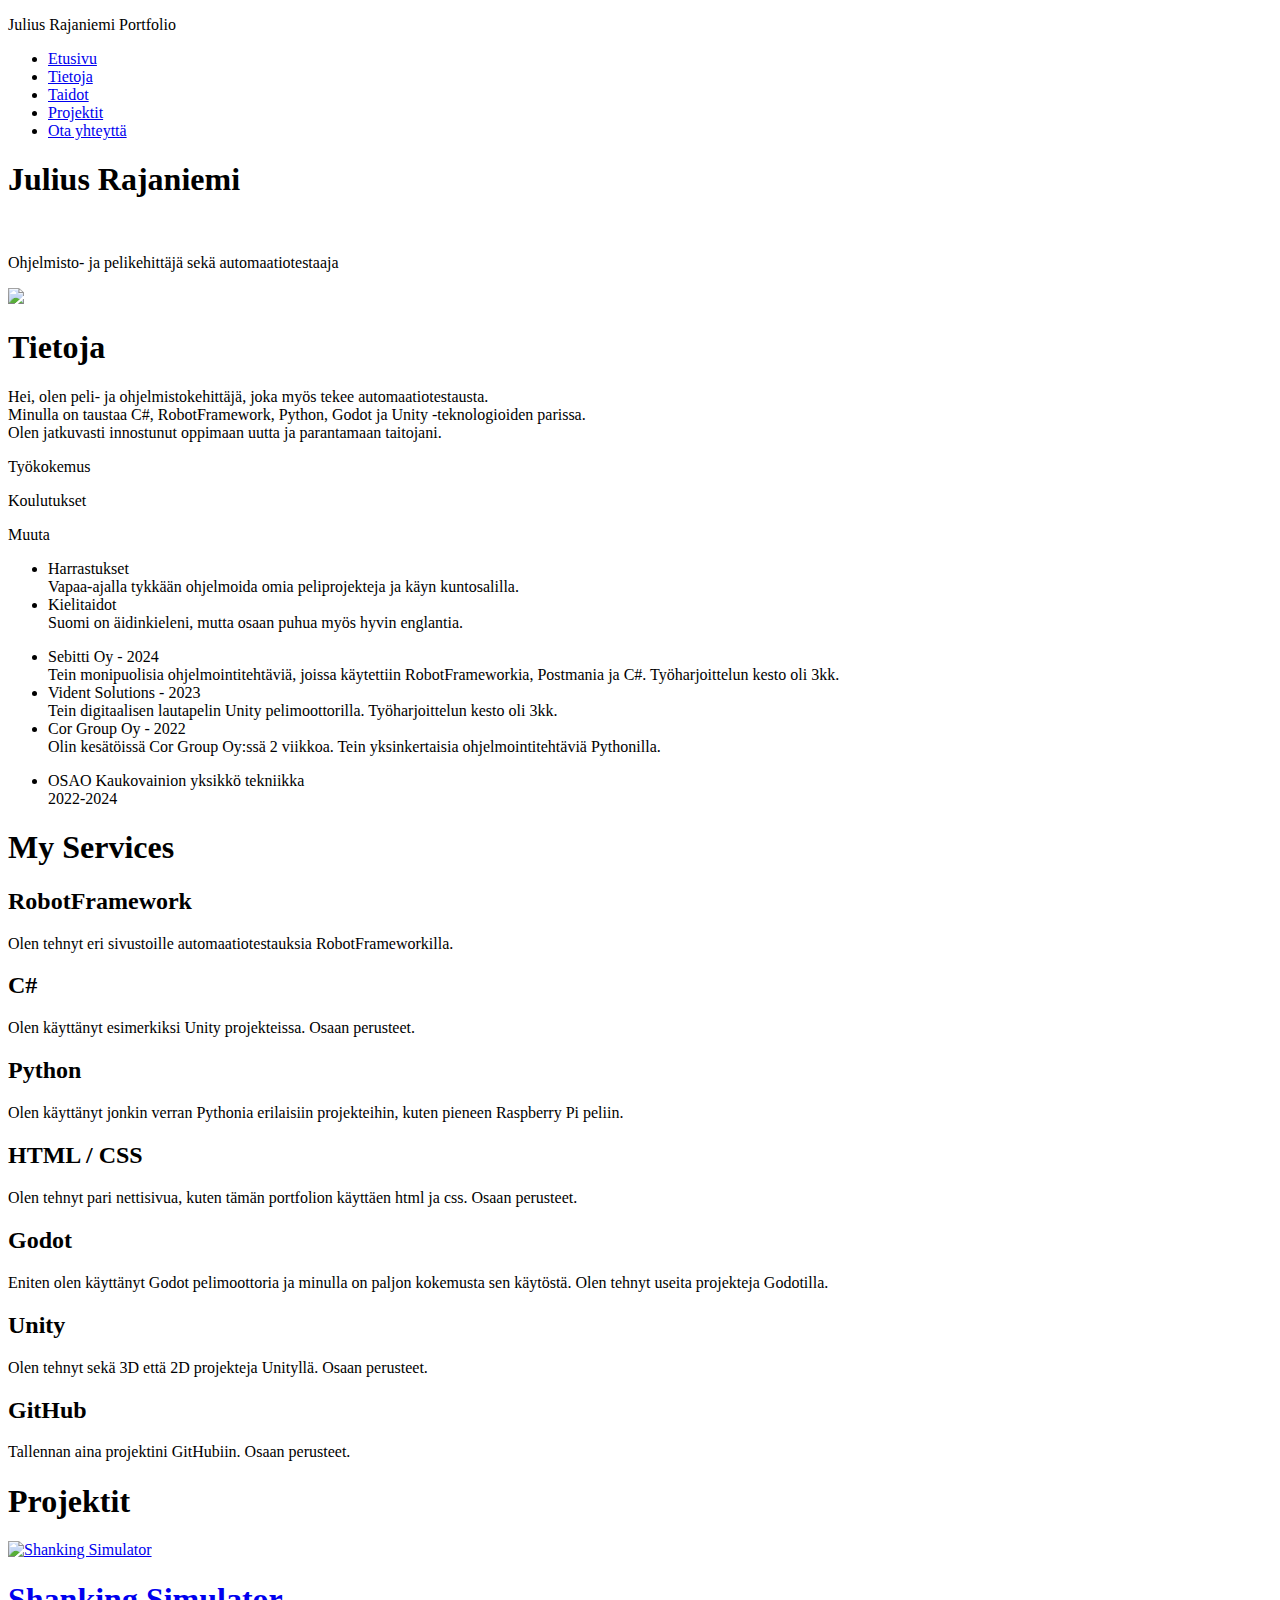
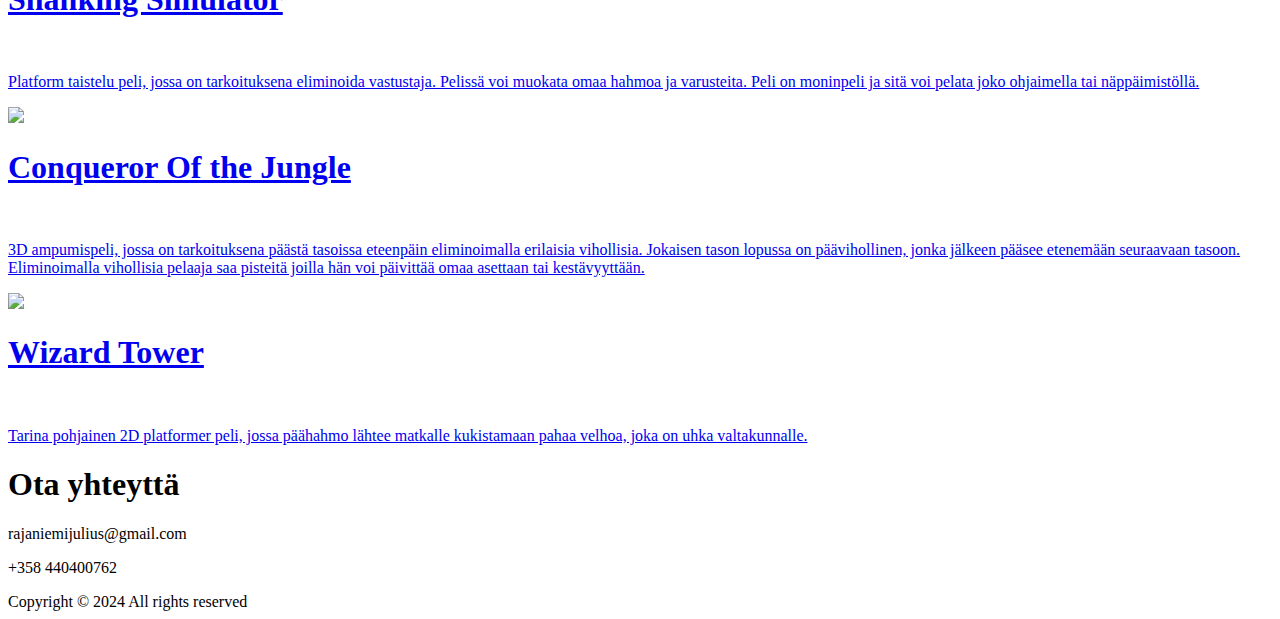
==== index.html @ 3c62d40b "Add files via upload" ====
<!DOCTYPE html>
<html land="en">
<head>
    <meta charset="UTF-8">
    <meta http-equiv="X-UA-Compatible" content="IE=edge">
    <meta name="viewport" content="width=device-width, intial-scale=1.0">
    <title>Personal Portfolio - Julius Rajaniemi</title>
    <link rel="stylesheet" href="style.css">
    <script src="https://kit.fontawesome.com/9bb33f1107.js" crossorigin="anonymous"></script>
</head>
<body>
    <div id="header">
       <div>
            <nav id="top-bar"><p class="logo" style="font-family: 'BebasFont';">Julius Rajaniemi Portfolio</p></a>
                <ul id="sidemenu">
                    <li><a href="#header">Etusivu</a></li>
                    <li><a href="#about">Tietoja</a></li>
                    <li><a href="#services">Taidot</a></li>
                    <li><a href="#portfolio">Projektit</a></li>
                    <li><a href="#contact">Ota yhteyttä</a></li>
                    <i class="fa-solid fa-xmark" onclick="closemenu()"></i>
                </ul>
                <i class="fa-solid fa-bars" onclick="openmenu()"></i>
            </nav>
            <div class="container header-text">
                <h1>Julius Rajaniemi</h1>
                <div class="header-description-text">
                <br><p>Ohjelmisto- ja pelikehittäjä sekä automaatiotestaaja
                </div>
            </div>
       </div> 
    </div>

<!-----------About//Tietoja----------->
<div id="about">
    <div class="container">
        <div class="row">
            <div class="about-col-1">
                <img src="images/ai-image-str.png">
            </div>
            <div class="about-col-2">
                <h1 class="sub-title">Tietoja</h1>
                <p>Hei, olen peli- ja ohjelmistokehittäjä, joka myös tekee automaatiotestausta.
                    <br>Minulla on taustaa C#, RobotFramework, Python, Godot ja Unity -teknologioiden parissa.
                    <br>Olen jatkuvasti innostunut oppimaan uutta ja parantamaan taitojani.</p>
                <div class="tab-titles">
                    <p class="tab-links active-link" onclick="opentab('experience')">Työkokemus</p>
                    <p class="tab-links" onclick="opentab('education')">Koulutukset</p>
                    <p class="tab-links" onclick="opentab('skills')">Muuta</p>
                </div>
                <div class="tab-contents" id="skills">
                    <ul>
                        <li><span>Harrastukset</span><br>Vapaa-ajalla tykkään ohjelmoida omia peliprojekteja ja käyn kuntosalilla.</li>
                        <li><span>Kielitaidot</span><br>Suomi on äidinkieleni, mutta osaan puhua myös hyvin englantia.</li>
                    </ul>
                </div>
                <div class="tab-contents active-tab" id="experience">
                    <ul>
                        <li><span>Sebitti Oy - 2024</span><br>Tein monipuolisia ohjelmointitehtäviä, joissa käytettiin RobotFrameworkia, Postmania ja C#. Työharjoittelun kesto oli 3kk.</li>
                        <li><span>Vident Solutions - 2023</span><br>Tein digitaalisen lautapelin Unity pelimoottorilla. Työharjoittelun kesto oli 3kk.</li>
                        <li><span>Cor Group Oy - 2022</span><br>Olin kesätöissä Cor Group Oy:ssä 2 viikkoa. Tein yksinkertaisia ohjelmointitehtäviä Pythonilla.</li>
                    </ul>
                </div>
                <div class="tab-contents" id="education">
                    <ul>
                        <li><span>OSAO Kaukovainion yksikkö tekniikka</span><br> 2022-2024</li>
                    </ul>
                </div>
            </div>
        </div>
    </div>
</div>

<!-----------Skills----------->

<div id="services">
    <div class="container">
        <h1 class="sub-title">My Services</h1>
        <div class="services-list">
            <div>
                <i class="fa-solid fa-robot"></i>
                <h2>RobotFramework</h2>
                <p>Olen tehnyt eri sivustoille automaatiotestauksia RobotFrameworkilla.</p>
            </div>
            <div>
                <i class="fa-solid fa-code"></i>
                <h2>C#</h2>
                <p>Olen käyttänyt esimerkiksi Unity projekteissa. Osaan perusteet.
                </p>
            </div>
            <div>
                <i class="fa-brands fa-python"></i>
                <h2>Python</h2>
                <p>Olen käyttänyt jonkin verran Pythonia erilaisiin projekteihin, kuten pieneen Raspberry Pi peliin.
                </p>
            </div>
            <div>
                <i class="fa-brands fa-html5"></i>
                <h2>HTML / CSS</h2>
                <p>Olen tehnyt pari nettisivua, kuten tämän portfolion käyttäen html ja css. Osaan perusteet.
                </p>
            </div>
        </div>
    </div>
    <div class="container">
        <div class="services-list">
            <div>
                <i class="fa-solid fa-robot"></i>
                <h2>Godot</h2>
                <p>Eniten olen käyttänyt Godot pelimoottoria ja minulla on paljon kokemusta sen käytöstä. Olen tehnyt useita projekteja Godotilla.
                </p>
            </div>
            <div>
                <i class="fa-brands fa-unity"></i>
                <h2>Unity</h2>
                <p>Olen tehnyt sekä 3D että 2D projekteja Unityllä. Osaan perusteet.
                </p>
            </div>
            <div>
                <i class="fa-brands fa-github"></i>
                <h2>GitHub</h2>
                <p>Tallennan aina projektini GitHubiin. Osaan perusteet.
                </p>
            </div>
        </div>
    </div>
</div>

<!-----------Portfolio----------->
<div id="portfolio">
    <div class="container">
        <h1 class="sub-title">Projektit</h1>
        <div class="work-list" >
            <div class="work">
                <a class="portfolio-link" href="shanking-details.html">
                    <img src="images/shankingsimpic.png" alt="Shanking Simulator">
                    <div class="layer">
                        <h1>Shanking Simulator</h1><br>
                        <p>Platform taistelu peli, jossa on tarkoituksena eliminoida vastustaja.
                        Pelissä voi muokata omaa hahmoa ja varusteita. Peli on moninpeli ja sitä voi pelata joko ohjaimella tai näppäimistöllä.</p>
                    </div>
                </a>
            </div>

            <div class="work">
                <a class="portfolio-link" href="coj-details.html">
                    <img src="images/coj-pic.png">
                    <div class="layer">
                        <h1>Conqueror Of the Jungle</h1><br>
                        <p>3D ampumispeli, jossa on tarkoituksena päästä tasoissa eteenpäin eliminoimalla erilaisia vihollisia. Jokaisen tason lopussa on päävihollinen,
                            jonka jälkeen pääsee etenemään seuraavaan tasoon.
                            Eliminoimalla vihollisia pelaaja saa pisteitä joilla hän voi päivittää omaa asettaan tai kestävyyttään.</p>
                    </div>
                </a>
            </div>
            <div class="work">
                <a class="portfolio-link" href="wizard-tower-details.html">
                <img src="images/wizard_project_pic_upscaled.png">
                <div class="layer">
                    <h1>Wizard Tower</h1><br>
                    <p>Tarina pohjainen 2D platformer peli, jossa päähahmo lähtee matkalle kukistamaan pahaa velhoa, joka on uhka valtakunnalle.</p>
                </div>
                </a>
            </div>
        </div>
    </div>
</div>

<!-----------Contact----------->

<div id="contact">
    <div class="container">
        <div class="row">
            <div class="contact-left">
                <h1 class="sub-title">Ota yhteyttä</h1>
                <p><i class="fa-solid fa-paper-plane"></i> rajaniemijulius@gmail.com</p>
                <p><i class="fa-solid fa-square-phone"></i> +358 440400762</p>
            </div>
            <!-- Removed the form section -->
        </div>
    </div>
</div>

<footer class="copyright">Copyright © 2024 All rights reserved</footer>

<!--
<div id="contact">
    <div class="container">
        <div class="row">
            <div class="contact-left">
                <h1 class="sub-title">Ota yhteyttä</h1>
                <p><i class="fa-solid fa-paper-plane"></i>rajaniemijulius@gmail.com</p>
                <p><i class="fa-solid fa-square-phone"></i>+358 440400762</p>
            </div>
            <div class="contact-right">
                <form>
                    <input type="text" name="Name" placeholder="Nimi:" required>
                    <input type="email" name="email" placeholder="Sähköposti:" required>
                    <textarea name="Message" rows="6" placeholder="Viesti:"></textarea>
                    <button type="submit" class="btn btn2">Lähetä</button>
                </form>
            </div>
        </div>
    </div>
    <div class="copyright">
        <p>Copyright © 2024 All rights reserved</p>
    </div>
</div>
-->

<script>

    var tablinks = document.getElementsByClassName("tab-links");
    var tabcontents = document.getElementsByClassName("tab-contents");

    function opentab(tabname){
        for(tablink of tablinks){
            tablink.classList.remove("active-link");
        }
        for(tabcontent of tabcontents){
            tabcontent.classList.remove("active-tab");
        }

        event.currentTarget.classList.add("active-link");
        document.getElementById(tabname).classList.add("active-tab");

    }

</script>

<script>
    var sidemenu = document.getElementById("sidemenu");

    function openmenu(){
        sidemenu.style.right = "0"
    }
    function closemenu(){
        sidemenu.style.right = "-200"
    }
</script>

</body>

</html>
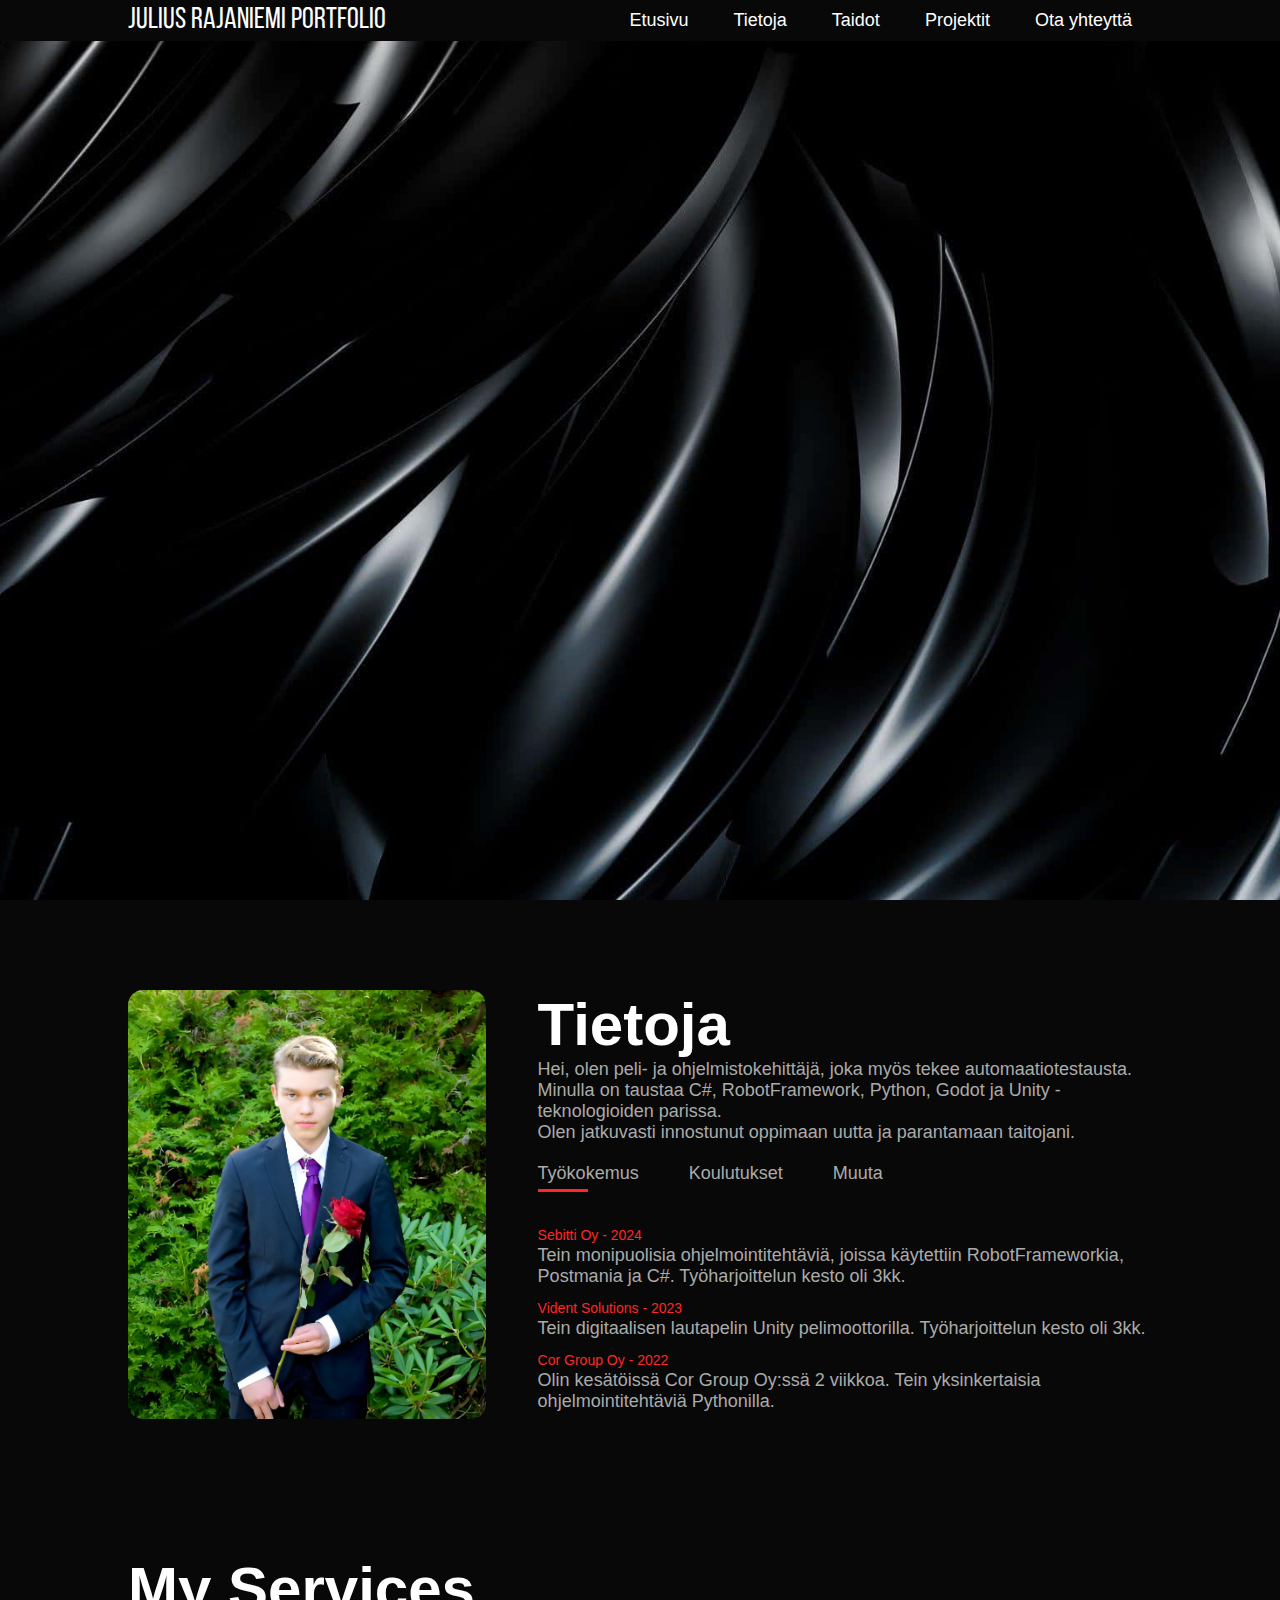
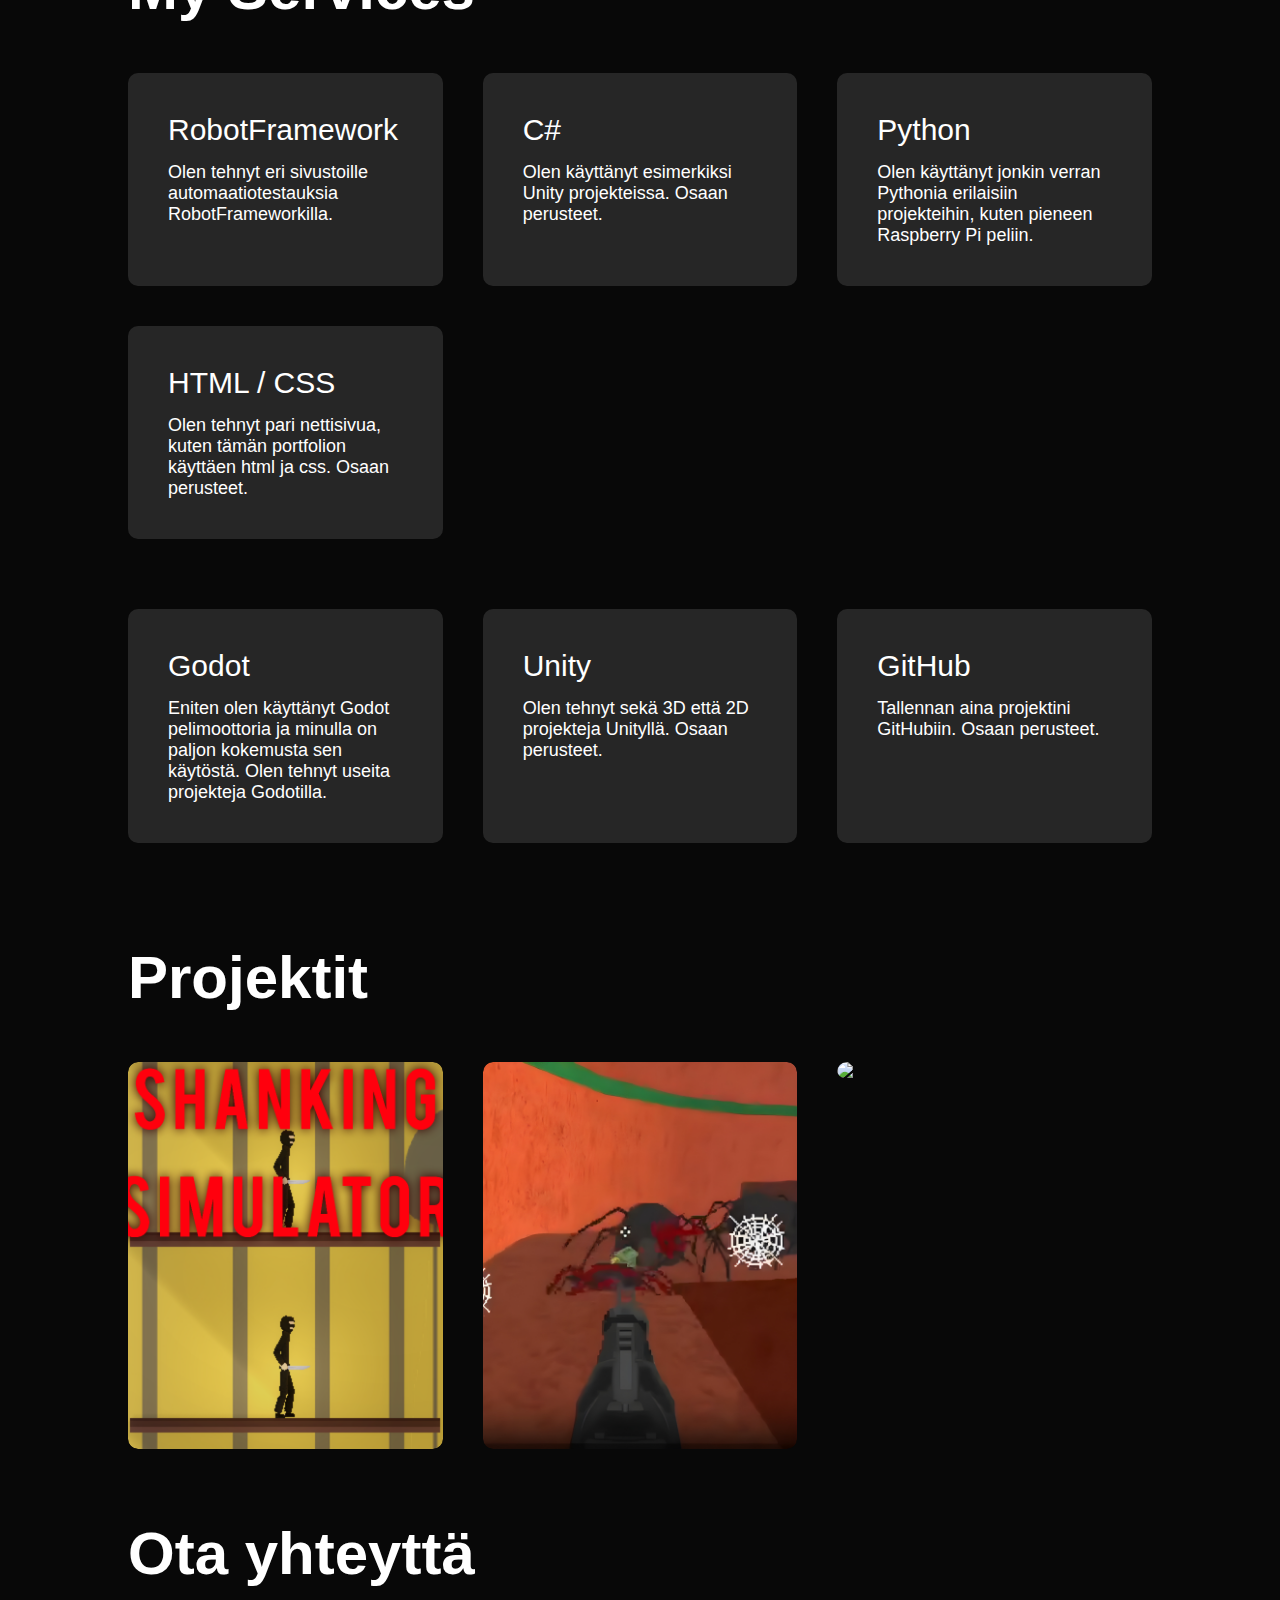
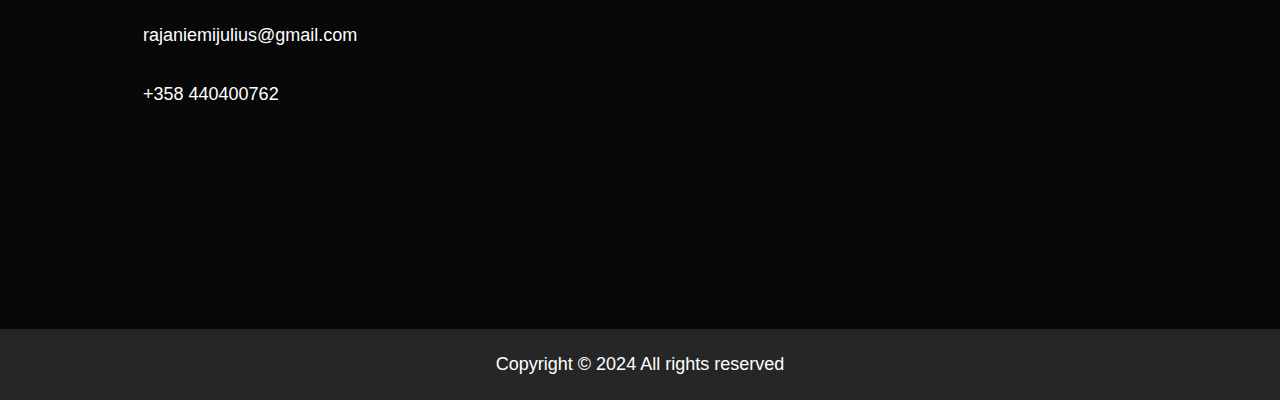
==== commit 2210a5e5: "Update index.html" ====
--- a/index.html
+++ b/index.html
@@ -22,12 +22,6 @@
                 </ul>
                 <i class="fa-solid fa-bars" onclick="openmenu()"></i>
             </nav>
-            <div class="container header-text">
-                <h1>Julius Rajaniemi</h1>
-                <div class="header-description-text">
-                <br><p>Ohjelmisto- ja pelikehittäjä sekä automaatiotestaaja
-                </div>
-            </div>
        </div> 
     </div>
 
@@ -241,4 +235,4 @@
 
 </body>
 
-</html>+</html>
--- a/style.css
+++ b/style.css
@@ -0,0 +1,593 @@
+
+:root {
+    --highlight-color: #ff2626; /* Vibrant, eye-catching green */
+}
+
+
+
+
+@font-face {
+    font-family: 'BebasFont'; /* The name used to reference the font */
+    src: url('fonts/BebasNeueRegular-X34j2.otf') format('truetype'); /* Use 'opentype' for .otf files */
+    font-weight: normal; /* 'normal' or 'bold' */
+    font-style: normal; /* 'normal' or 'italic' */
+}
+
+
+*{
+    margin: 0;
+    padding: 0;
+    font-family: sans-serif;
+    font-size: large;
+    box-sizing: border-box;
+}
+
+html{
+    scroll-behavior: smooth;
+}
+
+body{
+    background: #080808;
+    color: #fff;
+}
+
+#header {
+    width: 100%;
+    height: 100vh;
+    background-image: url(images/1920x1080-black-ivgflkhu7bxomm84.jpg);
+    background-size: cover;
+    background-position: center;
+}
+
+#top-bar{
+    background: #080808;
+}
+
+#top-bar ul{
+    margin-right: 10%;
+}
+
+.header-text {
+    transform: translateX(-100%); /* Start off-screen */
+    opacity: 0;
+    animation: slideIn 2s ease-out forwards; /* Apply the animation */
+}
+
+.header-description-text {
+    transform: translateX(-100%); /* Start off-screen */
+    opacity: 0;
+    animation: slideIn 3s ease-out forwards; /* Apply the animation */
+}
+
+@keyframes slideIn {
+    0% {
+        transform: translateX(-100%);
+        opacity: 0;
+    }
+    100% {
+        transform: translateX(0);
+        opacity: 1;
+    }
+}
+
+.container {
+    padding: 10px 10%;
+}
+
+nav {
+    display: flex;
+    align-items: center;
+    justify-content: space-between;
+    flex-wrap: wrap;
+}
+
+.logo {
+    margin-left: 10%;
+    color: #fff;
+    font-size: 30px;
+}
+
+nav ul li {
+    display: inline-block;
+    list-style: none;
+    margin: 10px 20px;
+}
+
+nav ul li a{
+    color: #fff;
+    text-decoration: none;
+    font-size: 18px;
+    position: relative;
+}
+
+nav ul li a::after{
+    content: '';
+    width: 0;
+    height: 3px;
+    background: var(--highlight-color);
+    position: absolute;
+    left: 0;
+    bottom: -6px;
+    transition: 0.5s;
+}
+
+nav ul li a:hover::after{
+    width: 100%;
+}
+
+.header-text{
+    margin-top: 20%;
+    font-size: 30px;
+}
+
+.header-text h1{
+    margin-top: 20px;
+    font-size: 60px;
+}
+
+.header-text h1 span{
+    color: var(--highlight-color);
+}
+
+/* -----------About----------- */
+
+#about {
+    padding: 80px 0;
+    color: #ababab;
+    transition: background 0.5s, transform 0.5s;
+}
+
+
+#about:hover{
+    transform: translateY(-10px) scale(1.01);
+}
+
+
+.row{
+    display: flex;
+    justify-content: space-between;
+    flex-wrap: wrap;
+}
+
+.about-col-1{
+    flex-basis: 35%;
+}
+
+.about-col-1 img{
+    width: 100%;
+    border-radius: 15px;
+}
+
+.about-col-2{
+    flex-basis: 60%;  
+}
+
+.sub-title{
+    font-size: 60px;
+    font-weight: 600;
+    color: #fff;
+}
+
+.tab-titles {
+    display: flex;
+    margin: 20px 0 40px;
+}
+
+.tab-links {
+    margin-right: 50px;
+    font-size: 18px;
+    font-weight: 500;
+    cursor: pointer;
+    position: relative;
+}
+
+.tab-links::after{
+    content: '';
+    width: 0;
+    height: 3px;
+    background: var(--highlight-color);
+    position: absolute;
+    left: 0;
+    bottom: -8px;
+    transition: 0.5s;
+}
+
+.tab-links.active-link::after{
+    width: 50%;
+
+}
+
+.tab-contents ul li{
+    list-style: none;
+    margin: 10px 0;
+}
+
+.tab-contents ul li span{
+    color: var(--highlight-color);
+    font-size: 14px;
+}
+
+.tab-contents{
+    display: none;
+}
+
+.tab-contents.active-tab{
+    display: block;
+}
+
+
+/* -----------Services----------- */
+
+#services{
+    padding: 30px 0;
+    transition: background 0.5s, transform 0.5s;
+}
+
+
+#services:hover{
+    transform: translateY(-10px) scale(1.01);
+}
+
+.services-list{
+    display: grid;
+    grid-template-columns: repeat(auto-fit, minmax(250px, 1fr));
+    grid-gap: 40px;
+    margin-top: 50px;
+}
+
+.services-list div{
+    background: #262626;
+    padding: 40px;
+    font-size: 13px;
+    font-weight: 300;
+    border-radius: 10px;
+    transition: background 0.5s, transform 0.5s;
+}
+
+.services-list div i{
+    font-size: 50px;
+    margin-bottom: 30px;
+}
+
+.services-list div h2{
+    font-size: 30px;
+    font-weight: 500;
+    margin-bottom: 15px;
+}
+
+.services-list a{
+    text-decoration: none;
+    color: #fff;
+    font-size: 12px;
+    margin-top: 20px;
+    display: inline-block;
+}
+
+.services-list div:hover{
+    background: var(--highlight-color);
+    transform: translateY(-10px) scale(1.1);
+}
+
+/* -----------Portfolio/Projects----------- */
+
+/* -----------Portfolio Details----------- */
+
+.details {
+    padding: 80px 0;
+}
+
+
+.details-col-1{
+    flex-basis: 35%;
+}
+
+.details-col-1 video{
+    width: 100%;
+    border-radius: 15px;
+}
+
+.details-col-2{
+    flex-basis: 60%;  
+}
+
+
+.project-buttons {
+    display: flex;
+    justify-content: center;
+    gap: 20px;
+    margin-top: 40px;
+}
+
+.custom-button {
+    background: #262626;
+    color: #080808;
+    border: none;
+    padding: 15px 40px;
+    width: 100%;
+    font-size: 30px;
+    border-radius: 8px;
+    cursor: pointer;
+    transition: background 0.3s, transform 0.3s;
+    display: flex;
+    align-items: center;
+    justify-content: center;
+    text-align: center;
+    gap: 10px;
+}
+
+.custom-button i {
+    font-size: 24px;
+    min-height: 80px;
+}
+
+.custom-button:hover {
+    background: var(--highlight-color); /* Slightly darker green */
+    transform: translateY(-5px) scale(1.05);
+}
+
+.custom-button:active {
+    transform: translateY(0);
+}
+
+.fullpage {
+    min-height: 100%;
+}
+
+/* --------------------------------------- */
+
+#portfolio{
+    padding: 50px 0;
+    transition: background 0.5s, transform 0.5s;
+}
+
+
+#portfolio:hover{
+    transform: translateY(-10px) scale(1.01);
+}
+
+.portfolio-link {
+    color: inherit;
+    text-decoration: none;
+}
+
+.work-list{
+    display: grid;
+    grid-template-columns: repeat(auto-fit, minmax(250px, 1fr));
+    grid-gap: 40px;
+    margin-top: 50px;
+}
+
+.work{
+    border-radius: 10px;
+    position: relative;
+    overflow: hidden;
+}
+
+.work img{
+    width: 100%;
+    border-radius: 10px;
+    display: block;
+    transition: transform 0.5s;
+}
+
+.layer{
+    width: 100%;
+    height: 0;
+    background: linear-gradient(rgba(0,0,0,0.6), var(--highlight-color));
+    border-radius: 10px;
+    position: absolute;
+    left: 0;
+    bottom: 0;
+    overflow: hidden;
+    display: flex;
+    align-items: center;
+    justify-content: center;
+    flex-direction: column;
+    padding: 0 40px;
+    text-align: center;
+    font-size: 14px;
+    transition: height 0.5s;
+}
+
+.layer h3{
+    font-weight: 500;
+    margin-bottom: 20px;
+}
+
+.layer p{
+    font-size: 20px;
+}
+
+.layer a{
+    margin-top: 20px;
+    color: var(--highlight-color);
+    text-decoration: none;
+    font-size: 18px;
+    line-height: 60px;
+    background: #fff;
+    width: 60px;
+    height: 60px;
+    border-radius: 50%;
+    text-align: center;
+}
+
+.work:hover img{
+    transform: scale(1.1);
+}
+
+.work:hover .layer{
+    height: 100%;
+}
+
+.btn{
+    display: block;
+    margin:50px auto;
+    width: fit-content;
+    border: 1px solid var(--highlight-color);
+    padding: 14px 50px;
+    border-radius: 6px;
+    text-decoration: none;
+    color: #fff;
+    transition: background 0.5s;
+}
+
+.btn:hover{
+    background: var(--highlight-color);
+}
+
+
+/* -----------Contact----------- */
+
+#contact {
+    min-height: 400px;
+}
+
+.contact-left{
+    flex-basis: 35%;
+}
+
+.contact-right{
+    flex-basis: 60%;
+}
+
+.contact-left p{
+    margin-top: 30px;
+}
+
+.contact-left i{
+    color: var(--highlight-color);
+    margin-right: 15px;
+    font-size: 25px;
+}
+
+.social-icons{
+    margin-top: 30px;
+    text-decoration: none;
+}
+
+.social-icons a{
+    text-decoration: none;
+    display: inline-block;
+    transition : transform 0.5s;
+}
+
+.social-icons a:hover{
+    color: var(--highlight-color);
+    transform: translateY(-5px);
+}
+
+.btn.btn2{
+    display: inline-block;
+    background: var(--highlight-color);
+}
+
+.contact-right form{
+    width: 100%;
+}
+
+form input, form textarea{
+    width: 100%;
+    border: 0;
+    outline: none;
+    background: #262626;
+    padding: 15px;
+    margin: 15px 0;
+    color: #fff;
+    font-size: 18px;
+    border-radius: 6px;
+}
+
+form .btn2{
+    padding: 14px;
+    font-size: 18px;
+    margin-top: 20px;
+    cursor: pointer;
+}
+
+.copyright{
+    text-align: center;
+    padding: 25px 0;
+    background: #262626;
+    margin-top: 20px;
+}
+
+/* -----------css for small screens----------- */
+nav .fa-solid{
+    display: none;
+}
+
+
+@media only screen and (max-width: 600px){
+    #header{
+        background-image: url(images/phone-background.png);
+    }
+    .header-text{
+        margin-top: 100%;
+        font-size: 16px;
+    }
+    .header-text h1{
+        font-size: 30px;
+    }
+    nav .fas{
+        display: block;
+        font-size: 25px;
+    }
+    nav ul{
+        background: var(--highlight-color);
+        position: fixed;
+        top: 0;
+        right: -200px;
+        width: 200px;
+        height: 100vh;
+        padding-top: 50px;
+        z-index: 2;
+        transition: right 0.5s
+    }
+    nav ul li{
+        display: block;
+        margin: 25px;
+
+    }
+    nav ul .fas{
+        position : absolute;
+        top: 25px;
+        left: 25px;
+        cursor: pointer;
+    }
+
+    .sub-title{
+        font-size: 40px;
+    }
+
+    .about-col-1, .about-col-2{
+        flex-basis: 100%;
+
+    }
+
+    .about-col-1{
+        margin-bottom: 30px;
+    }
+    .about-col-2{
+        font-size: 14px;
+    }
+
+    
+    .details-col-1, .details-col-2{
+        flex-basis: 100%;
+
+    }
+
+    .tab-links {
+        font-size: 16px;
+        margin-right: 20px;
+    }
+    .contact-left, .contact-right{
+        flex-basis: 100%;
+
+    }
+
+    .copyright{
+        font-size: 14px;
+    }
+
+}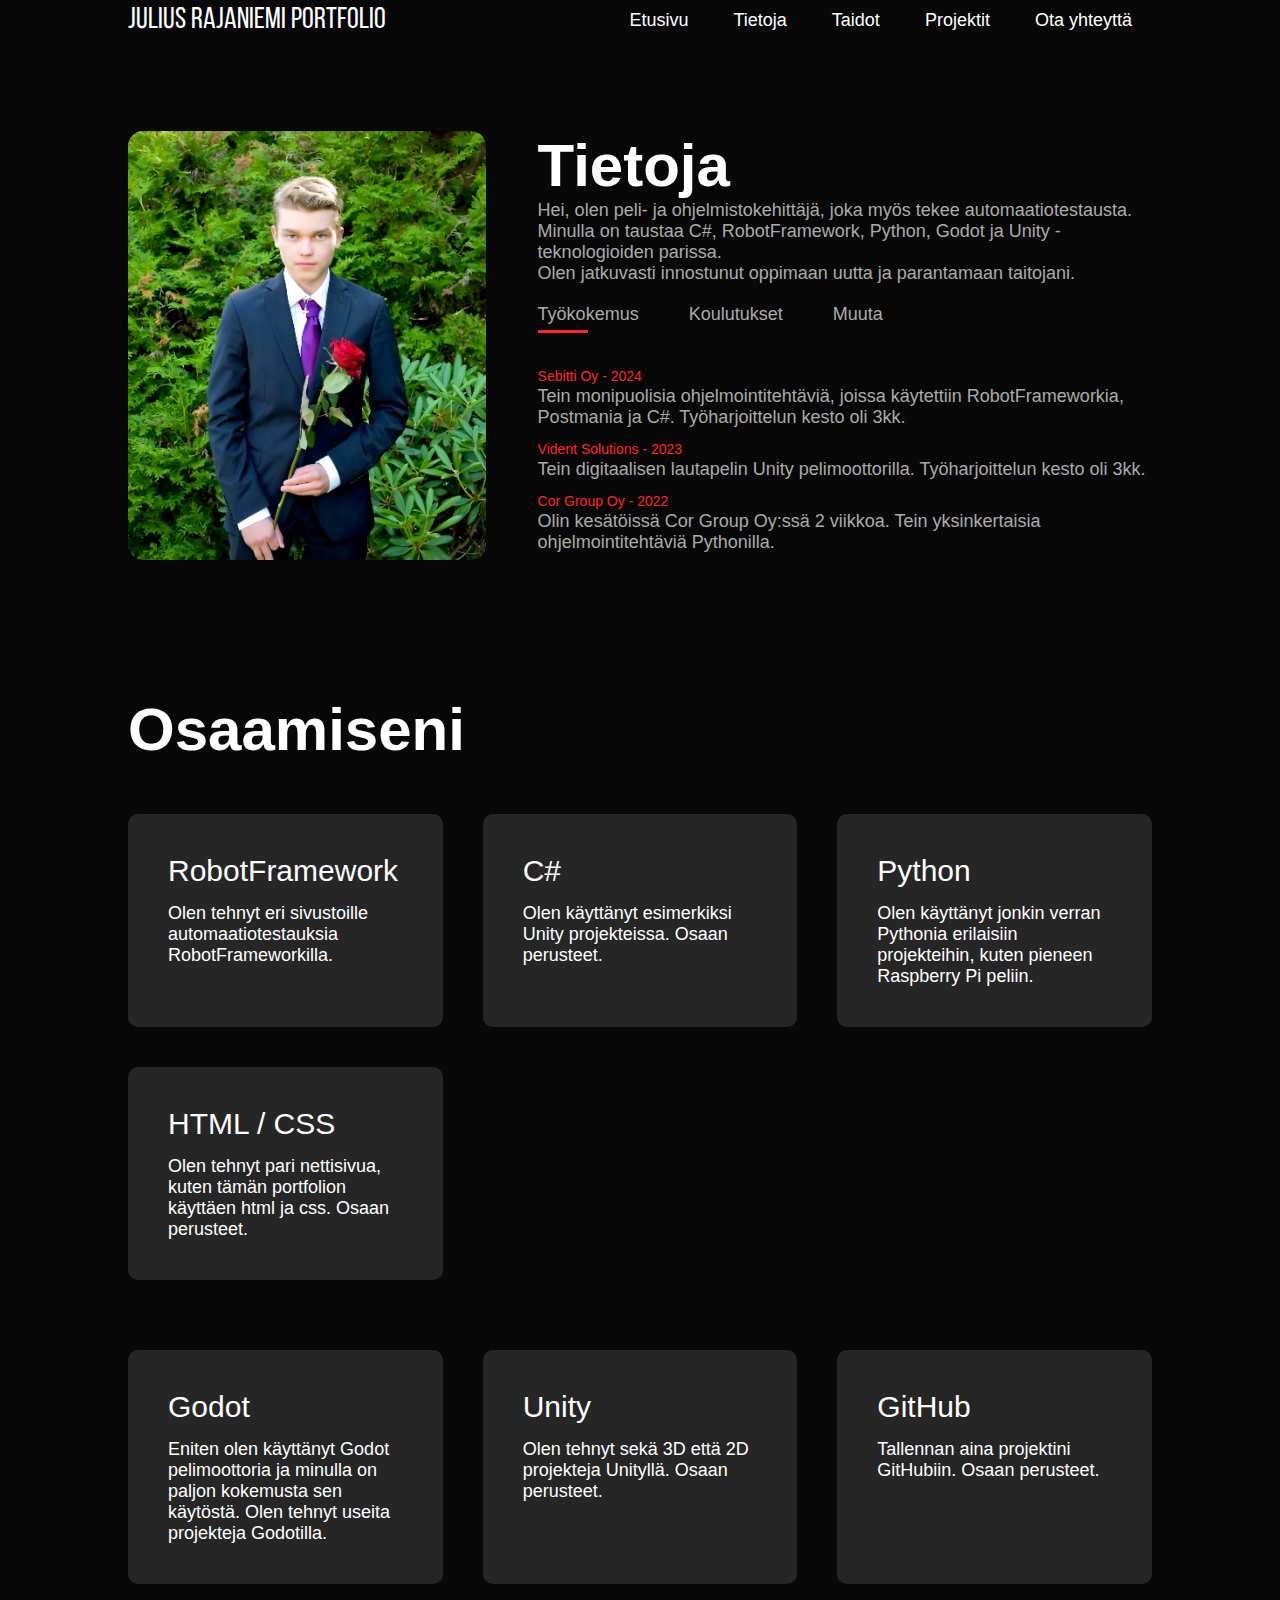
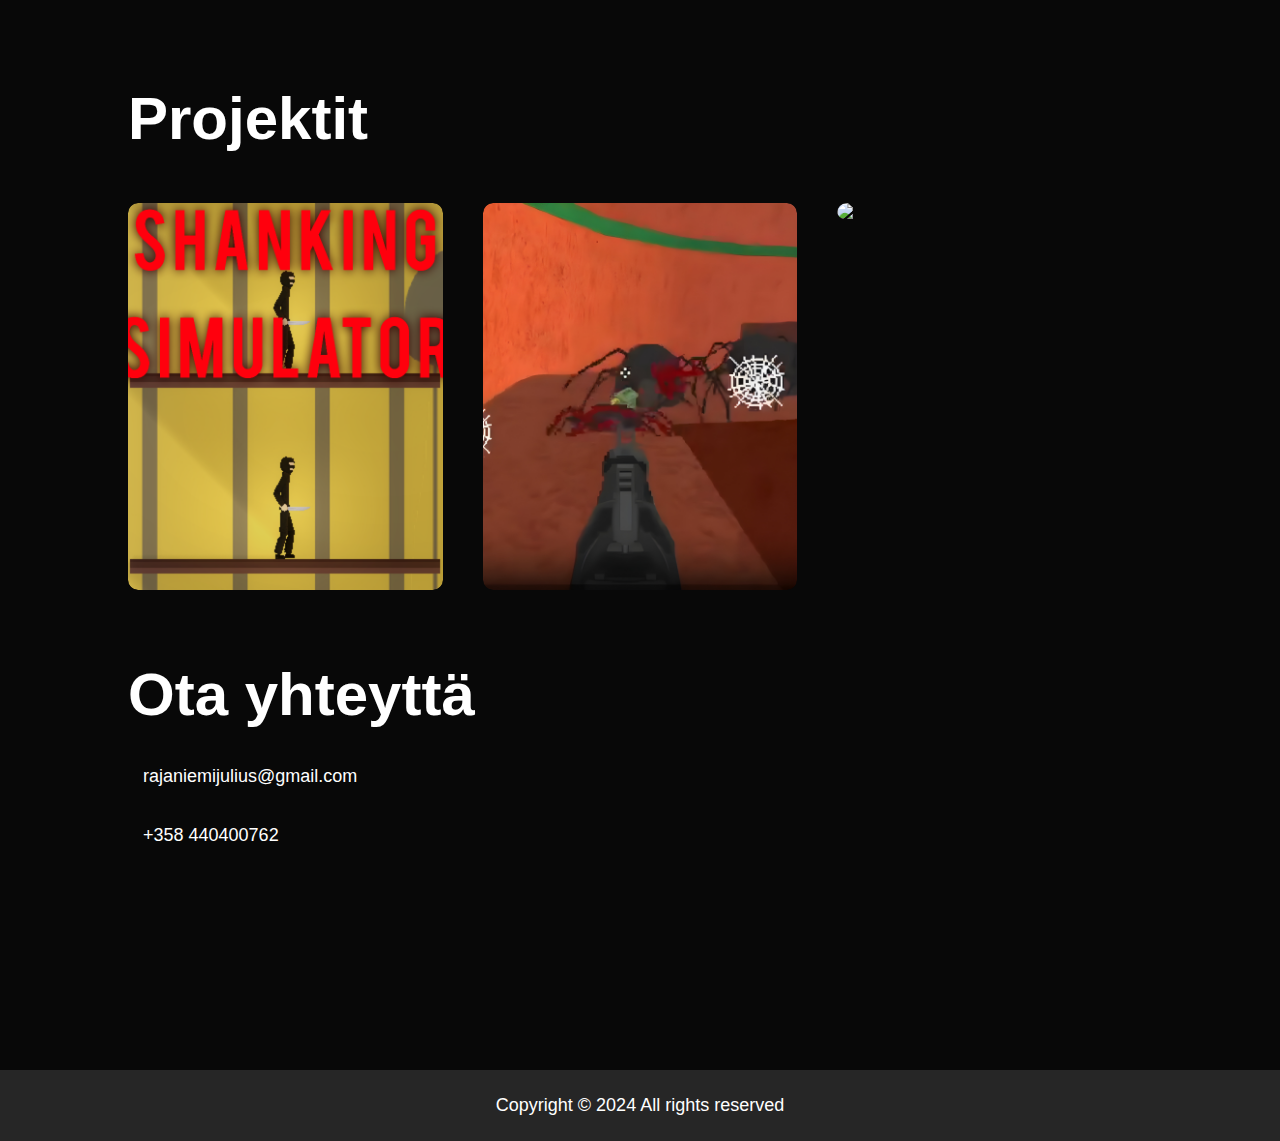
==== commit 971cd6c5: "Update index.html" ====
--- a/index.html
+++ b/index.html
@@ -69,7 +69,7 @@
 
 <div id="services">
     <div class="container">
-        <h1 class="sub-title">My Services</h1>
+        <h1 class="sub-title">Osaamiseni</h1>
         <div class="services-list">
             <div>
                 <i class="fa-solid fa-robot"></i>
--- a/style.css
+++ b/style.css
@@ -29,14 +29,6 @@
 body{
     background: #080808;
     color: #fff;
-}
-
-#header {
-    width: 100%;
-    height: 100vh;
-    background-image: url(images/1920x1080-black-ivgflkhu7bxomm84.jpg);
-    background-size: cover;
-    background-position: center;
 }
 
 #top-bar{
@@ -590,4 +582,4 @@
         font-size: 14px;
     }
 
-}+}
